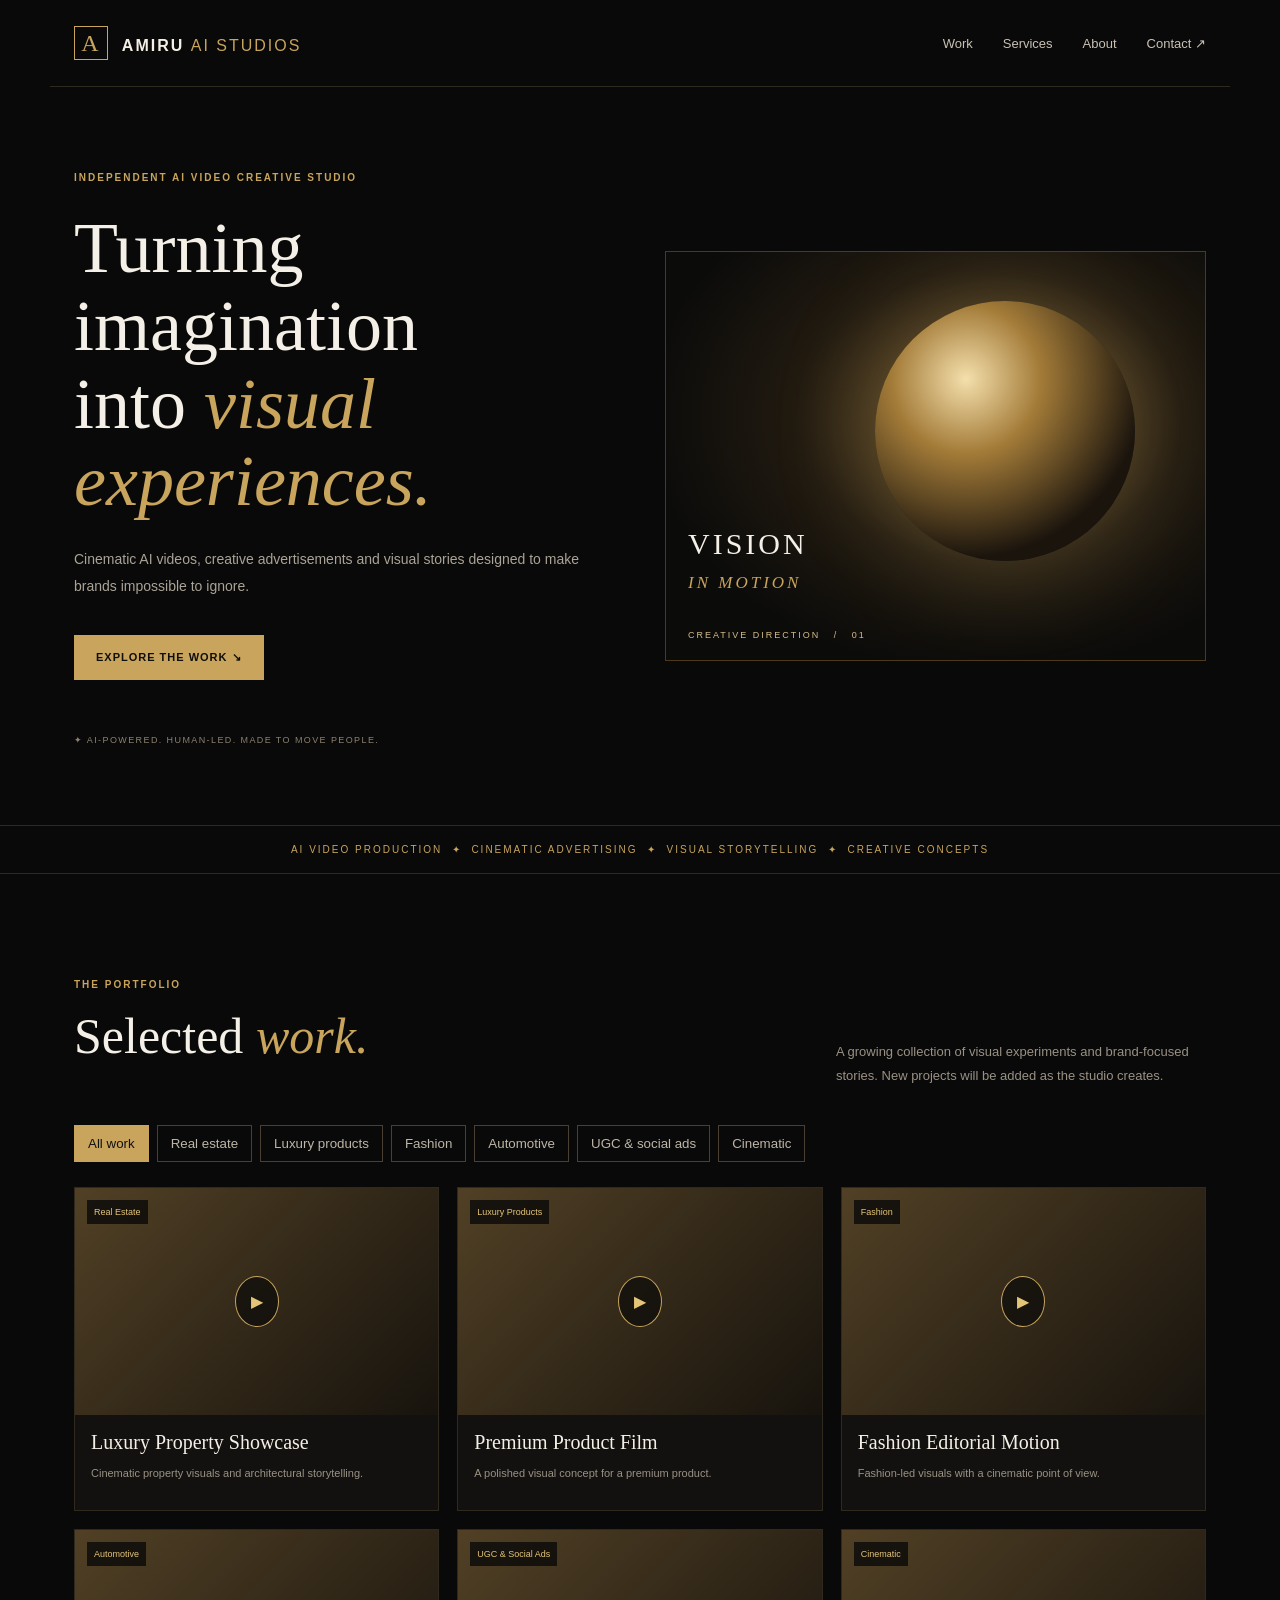
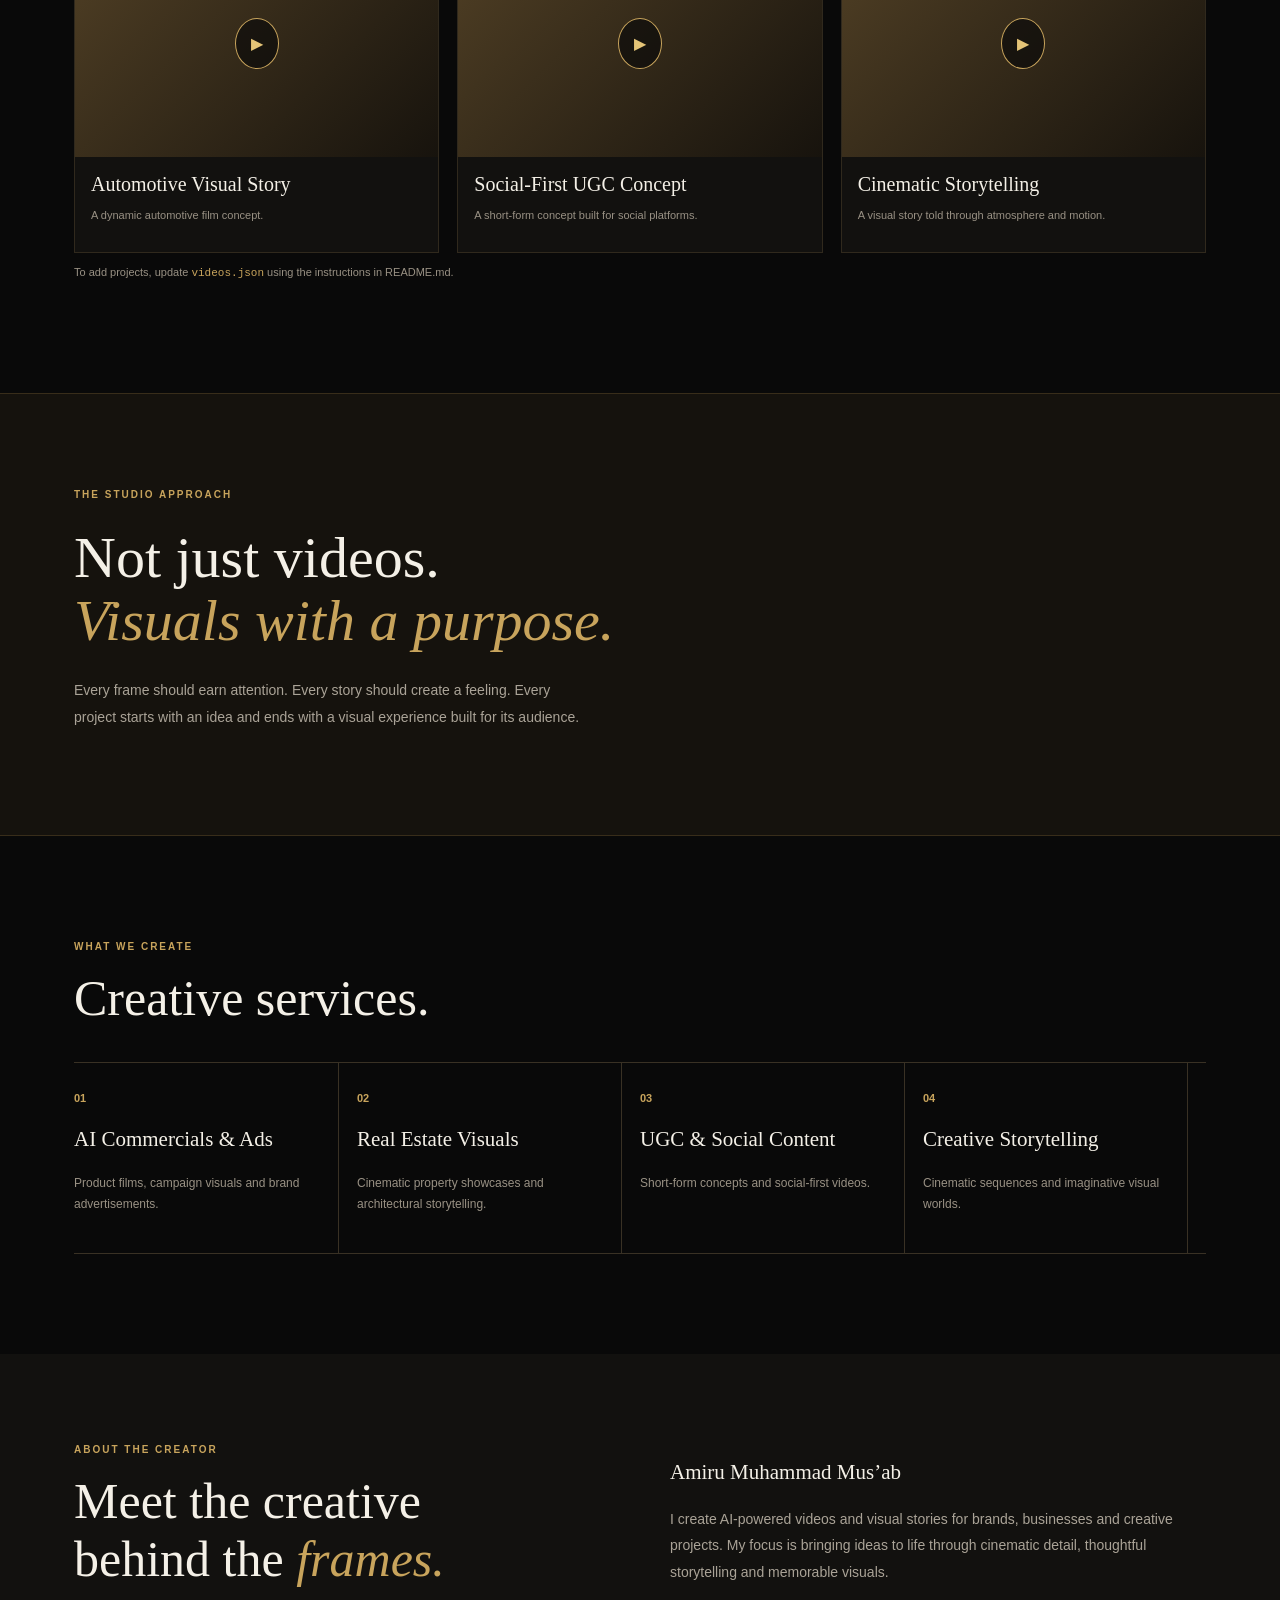
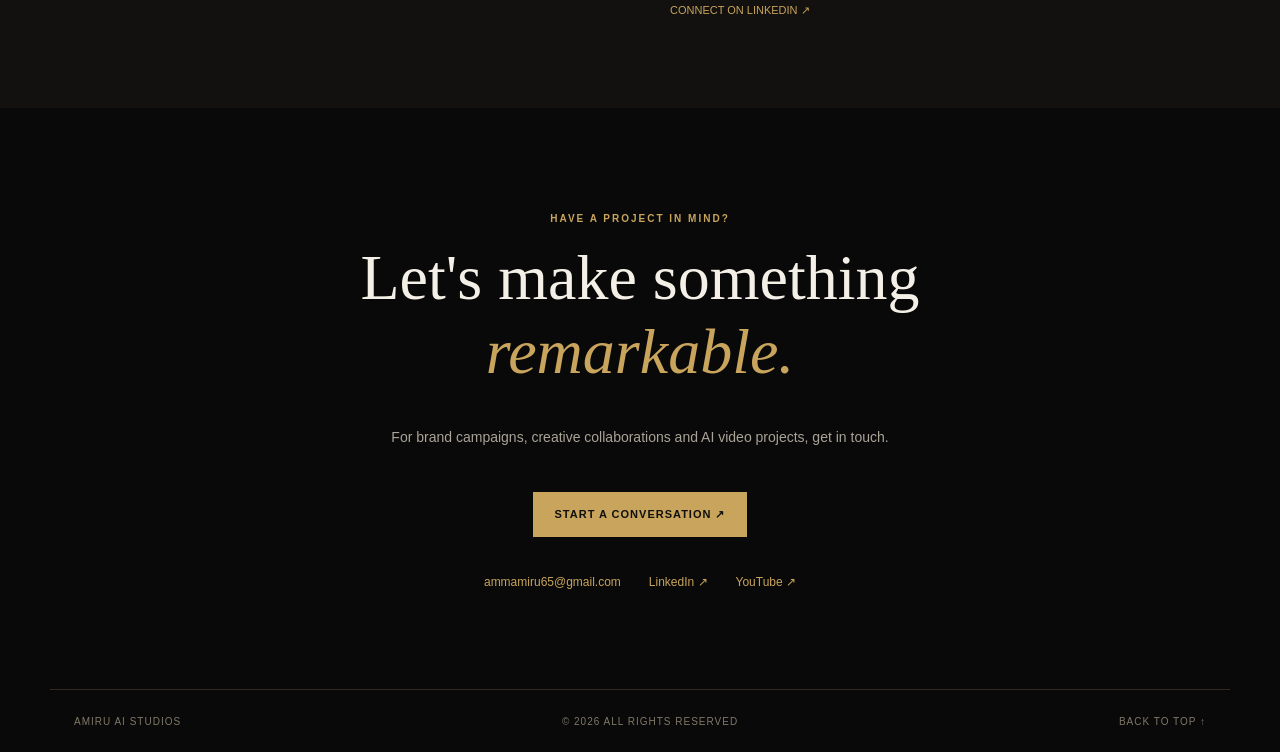
==== index.html @ 80daca38 "Add files via upload" ====
<!doctype html><html lang="en"><head><meta charset="utf-8"><meta name="viewport" content="width=device-width,initial-scale=1"><meta name="theme-color" content="#090909"><title>AMIRU AI STUDIOS</title><link rel="stylesheet" href="styles.css"></head><body>
<header><a class="logo" href="#"><b>A</b> AMIRU <i>AI STUDIOS</i></a><nav><a href="#work">Work</a><a href="#services">Services</a><a href="#about">About</a><a href="#contact">Contact ↗</a></nav></header>
<main><section class="hero"><div><small>INDEPENDENT AI VIDEO CREATIVE STUDIO</small><h1>Turning imagination<br>into <em>visual experiences.</em></h1><p>Cinematic AI videos, creative advertisements and visual stories designed to make brands impossible to ignore.</p><a class="btn" href="#work">EXPLORE THE WORK ↘</a><div class="note">✦ AI-POWERED. HUMAN-LED. MADE TO MOVE PEOPLE.</div></div><div class="art"><div class="goldorb"></div><label>CREATIVE DIRECTION&nbsp;&nbsp; / &nbsp;&nbsp;01</label><strong>VISION<br><i>IN MOTION</i></strong></div></section>
<div class="ticker">AI VIDEO PRODUCTION&nbsp; ✦ &nbsp;CINEMATIC ADVERTISING&nbsp; ✦ &nbsp;VISUAL STORYTELLING&nbsp; ✦ &nbsp;CREATIVE CONCEPTS</div>
<section id="work" class="section"><div class="heading"><div><small>THE PORTFOLIO</small><h2>Selected <em>work.</em></h2></div><p>A growing collection of visual experiments and brand-focused stories. New projects will be added as the studio creates.</p></div><div class="filters" id="filters"><button class="active" data-cat="All">All work</button><button data-cat="Real Estate">Real estate</button><button data-cat="Luxury Products">Luxury products</button><button data-cat="Fashion">Fashion</button><button data-cat="Automotive">Automotive</button><button data-cat="UGC & Social Ads">UGC & social ads</button><button data-cat="Cinematic">Cinematic</button></div><div class="grid" id="grid"></div><p class="hint">To add projects, update <code>videos.json</code> using the instructions in README.md.</p></section>
<section class="manifesto"><small>THE STUDIO APPROACH</small><h2>Not just videos.<br><em>Visuals with a purpose.</em></h2><p>Every frame should earn attention. Every story should create a feeling. Every project starts with an idea and ends with a visual experience built for its audience.</p></section>
<section id="services" class="section"><small>WHAT WE CREATE</small><h2>Creative services.</h2><div class="services"><article><b>01</b><h3>AI Commercials & Ads</h3><p>Product films, campaign visuals and brand advertisements.</p></article><article><b>02</b><h3>Real Estate Visuals</h3><p>Cinematic property showcases and architectural storytelling.</p></article><article><b>03</b><h3>UGC & Social Content</h3><p>Short-form concepts and social-first videos.</p></article><article><b>04</b><h3>Creative Storytelling</h3><p>Cinematic sequences and imaginative visual worlds.</p></article></div></section>
<section id="about" class="about"><div><small>ABOUT THE CREATOR</small><h2>Meet the creative<br>behind the <em>frames.</em></h2></div><div><h3>Amiru Muhammad Mus’ab</h3><p>I create AI-powered videos and visual stories for brands, businesses and creative projects. My focus is bringing ideas to life through cinematic detail, thoughtful storytelling and memorable visuals.</p><a href="https://www.linkedin.com/in/amiru-mus-ab-43a859402">CONNECT ON LINKEDIN ↗</a></div></section>
<section id="contact" class="contact"><small>HAVE A PROJECT IN MIND?</small><h2>Let's make something<br><em>remarkable.</em></h2><p>For brand campaigns, creative collaborations and AI video projects, get in touch.</p><a class="btn" href="mailto:ammamiru65@gmail.com?subject=Project%20Enquiry%20-%20AMIRU%20AI%20STUDIOS">START A CONVERSATION ↗</a><div class="links"><a href="mailto:ammamiru65@gmail.com">ammamiru65@gmail.com</a><a href="https://www.linkedin.com/in/amiru-mus-ab-43a859402">LinkedIn ↗</a><a href="https://youtube.com/@amiruamm">YouTube ↗</a></div></section></main><footer><span>AMIRU AI STUDIOS</span><span>© <span id="year"></span> ALL RIGHTS RESERVED</span><a href="#">BACK TO TOP ↑</a></footer>
<div id="modal" class="modal"><button id="close">×</button><div id="player"></div></div><script src="script.js"></script></body></html>
---- styles.css ----
*{box-sizing:border-box}html{scroll-behavior:smooth}body{margin:0;background:#090909;color:#f4f0e7;font-family:Arial,sans-serif}a{color:inherit;text-decoration:none}header,footer{max-width:1180px;margin:auto;padding:26px 24px;display:flex;align-items:center;justify-content:space-between;border-bottom:1px solid #30291d}.logo{font-weight:bold;letter-spacing:2px}.logo b{display:inline-grid;place-items:center;border:1px solid #c8a45c;color:#c8a45c;width:34px;height:34px;font:24px Georgia;margin-right:8px}.logo i{font-style:normal;color:#c8a45c;font-weight:normal}nav{display:flex;gap:30px;font-size:13px;color:#c8c1b4}.hero{max-width:1180px;margin:auto;min-height:590px;padding:80px 24px;display:grid;grid-template-columns:1fr 1fr;gap:50px;align-items:center}.hero small,small{color:#c8a45c;letter-spacing:2px;font-size:10px;font-weight:bold}.hero h1,h2{font:500 clamp(42px,6vw,72px)/1.08 Georgia;margin:25px 0}.hero em,h2 em{color:#c8a45c}.hero p,.about p,.contact p,.manifesto p{color:#aaa397;line-height:1.9;max-width:510px;font-size:14px}.btn{display:inline-block;background:#c8a45c;color:#100f0c;padding:16px 22px;font-size:11px;font-weight:bold;letter-spacing:1px;margin-top:22px}.note{margin-top:55px;color:#8c826f;font-size:9px;letter-spacing:1.4px}.art{height:410px;position:relative;overflow:hidden;border:1px solid #4c3a1d;background:radial-gradient(ellipse at 60% 40%,#66502a,#211a10 42%,#0b0b0a 75%)}.goldorb{position:absolute;width:260px;height:260px;border-radius:50%;right:13%;top:12%;background:radial-gradient(circle at 35% 30%,#f4dfac,#a37b38 30%,#1a140d 72%);box-shadow:0 0 100px #c8a45c55}.art label{position:absolute;bottom:20px;left:22px;color:#d6bd88;font-size:9px;letter-spacing:2px}.art strong{position:absolute;bottom:65px;left:22px;font:30px Georgia;letter-spacing:3px}.art strong i{font-size:17px;color:#c8a45c}.ticker{text-align:center;padding:18px;color:#c8a45c;border-block:1px solid #30291d;font-size:10px;letter-spacing:2px}.section{max-width:1180px;margin:auto;padding:100px 24px}.heading{display:flex;justify-content:space-between;align-items:end;gap:30px}.heading p{max-width:370px;color:#999184;font-size:13px;line-height:1.8}.section h2,.about h2,.contact h2{font:50px Georgia;margin:15px 0 35px}.filters{display:flex;gap:8px;flex-wrap:wrap;margin:25px 0}.filters button{background:none;border:1px solid #494033;color:#bdb5a7;padding:10px 13px;cursor:pointer}.filters button.active,.filters button:hover{background:#c8a45c;color:#111;border-color:#c8a45c}.grid{display:grid;grid-template-columns:repeat(3,1fr);gap:18px}.card{background:#12110f;border:1px solid #30291d;cursor:pointer}.thumb{aspect-ratio:16/10;background:linear-gradient(135deg,#514025,#17130d);display:grid;place-items:center;position:relative}.thumb img{width:100%;height:100%;object-fit:cover;position:absolute}.play{z-index:1;border:1px solid #c8a45c;border-radius:50%;padding:15px;color:#e4c477;background:#090909aa}.tag{position:absolute;top:12px;left:12px;color:#e4c477;background:#090909cc;padding:7px;font-size:9px}.info{padding:16px}.info h3{font:20px Georgia;margin:0 0 8px}.info p,.hint{font-size:11px;color:#999184;line-height:1.6}.manifesto{background:#15120d;border-block:1px solid #382d1a;padding:90px max(24px,calc((100% - 1132px)/2))}.manifesto h2{font-size:58px}.services{display:grid;grid-template-columns:repeat(4,1fr);border-block:1px solid #393124}.services article{padding:25px 18px 25px 0;border-right:1px solid #393124;margin-right:18px}.services b{color:#c8a45c;font-size:11px}.services h3,.about h3{font:21px Georgia}.services p{color:#999184;font-size:12px;line-height:1.8}.about{background:#12110f;padding:85px max(24px,calc((100% - 1132px)/2));display:grid;grid-template-columns:1fr 1fr;gap:60px}.about a{color:#c8a45c;font-size:11px}.contact{text-align:center;padding:100px 20px}.contact h2{font-size:64px}.contact p{margin:20px auto}.links{display:flex;justify-content:center;gap:28px;flex-wrap:wrap;margin-top:38px;color:#c8a45c;font-size:12px}footer{border-top:1px solid #30291d;border-bottom:0;color:#817969;font-size:10px;letter-spacing:1px}.modal{display:none;position:fixed;inset:0;background:#000e;z-index:9;align-items:center;justify-content:center;padding:25px}.modal.open{display:flex}#player{width:min(950px,100%);aspect-ratio:16/9}#player iframe,#player video{width:100%;height:100%;border:0}#close{position:absolute;right:25px;top:15px;background:none;border:0;color:white;font-size:40px;cursor:pointer}.hint code{color:#c8a45c}@media(max-width:750px){.hero{grid-template-columns:1fr;padding-top:60px}.art{height:320px}.heading,.about{display:block}.grid{grid-template-columns:repeat(2,1fr)}.services{grid-template-columns:repeat(2,1fr)}.services article:nth-child(2){border-right:0}.about>div+div{margin-top:30px}}@media(max-width:520px){header nav{gap:12px;font-size:10px}.hero h1{font-size:44px}.grid,.services{grid-template-columns:1fr}.services article{border-right:0;border-bottom:1px solid #393124;margin:0}.contact h2{font-size:46px}footer{gap:15px;flex-wrap:wrap}}
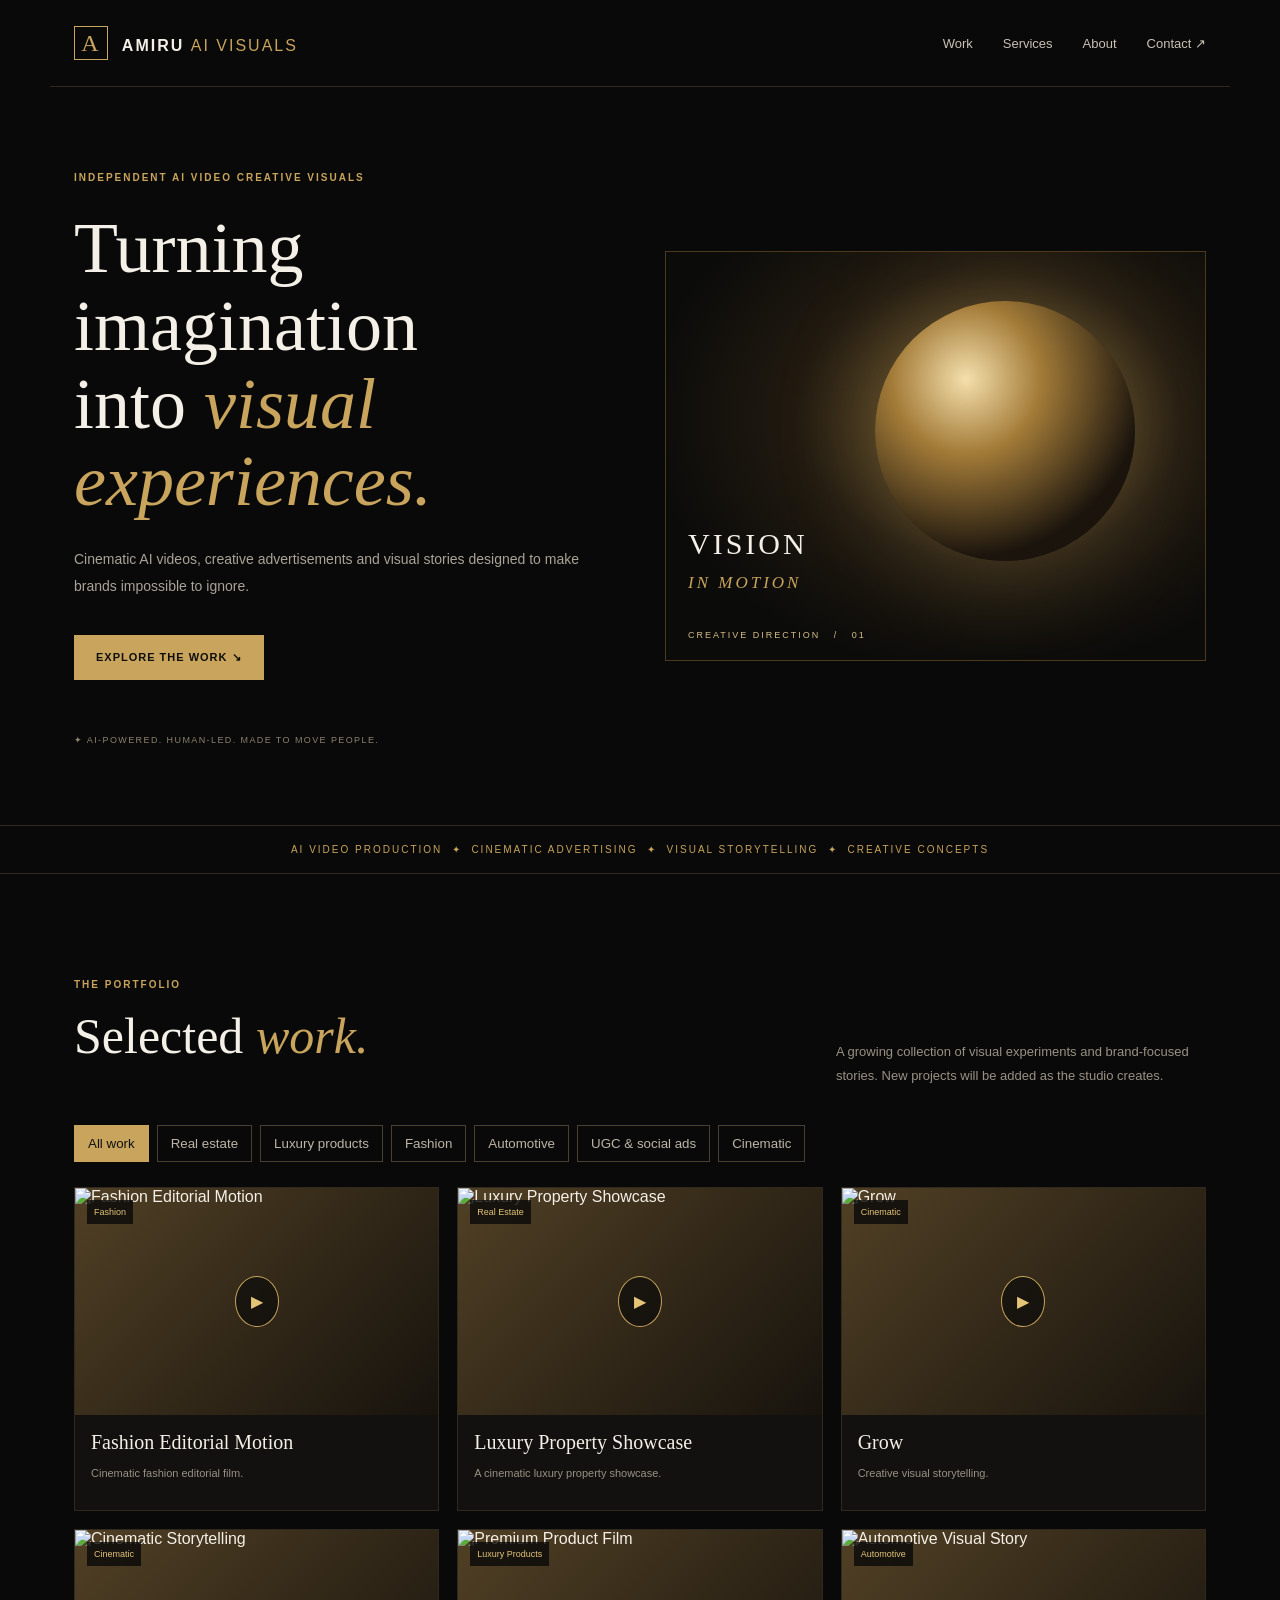
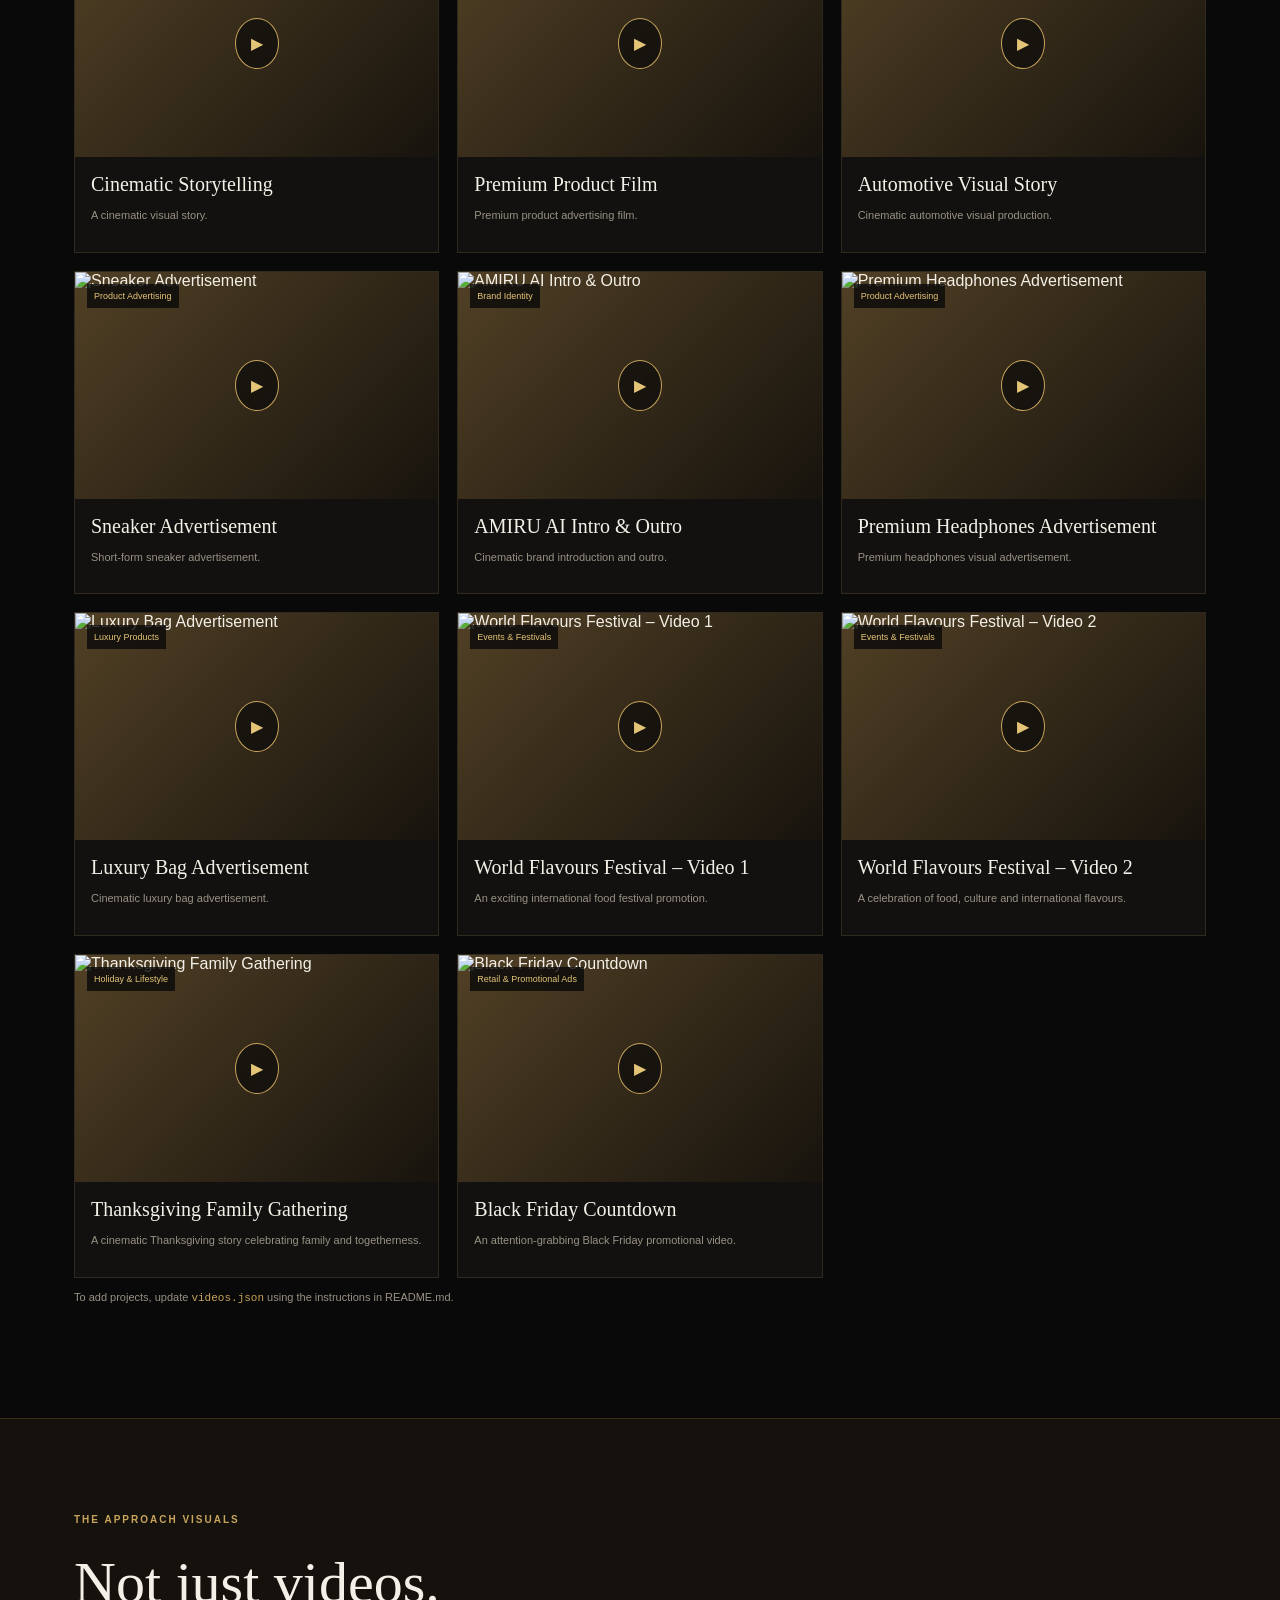
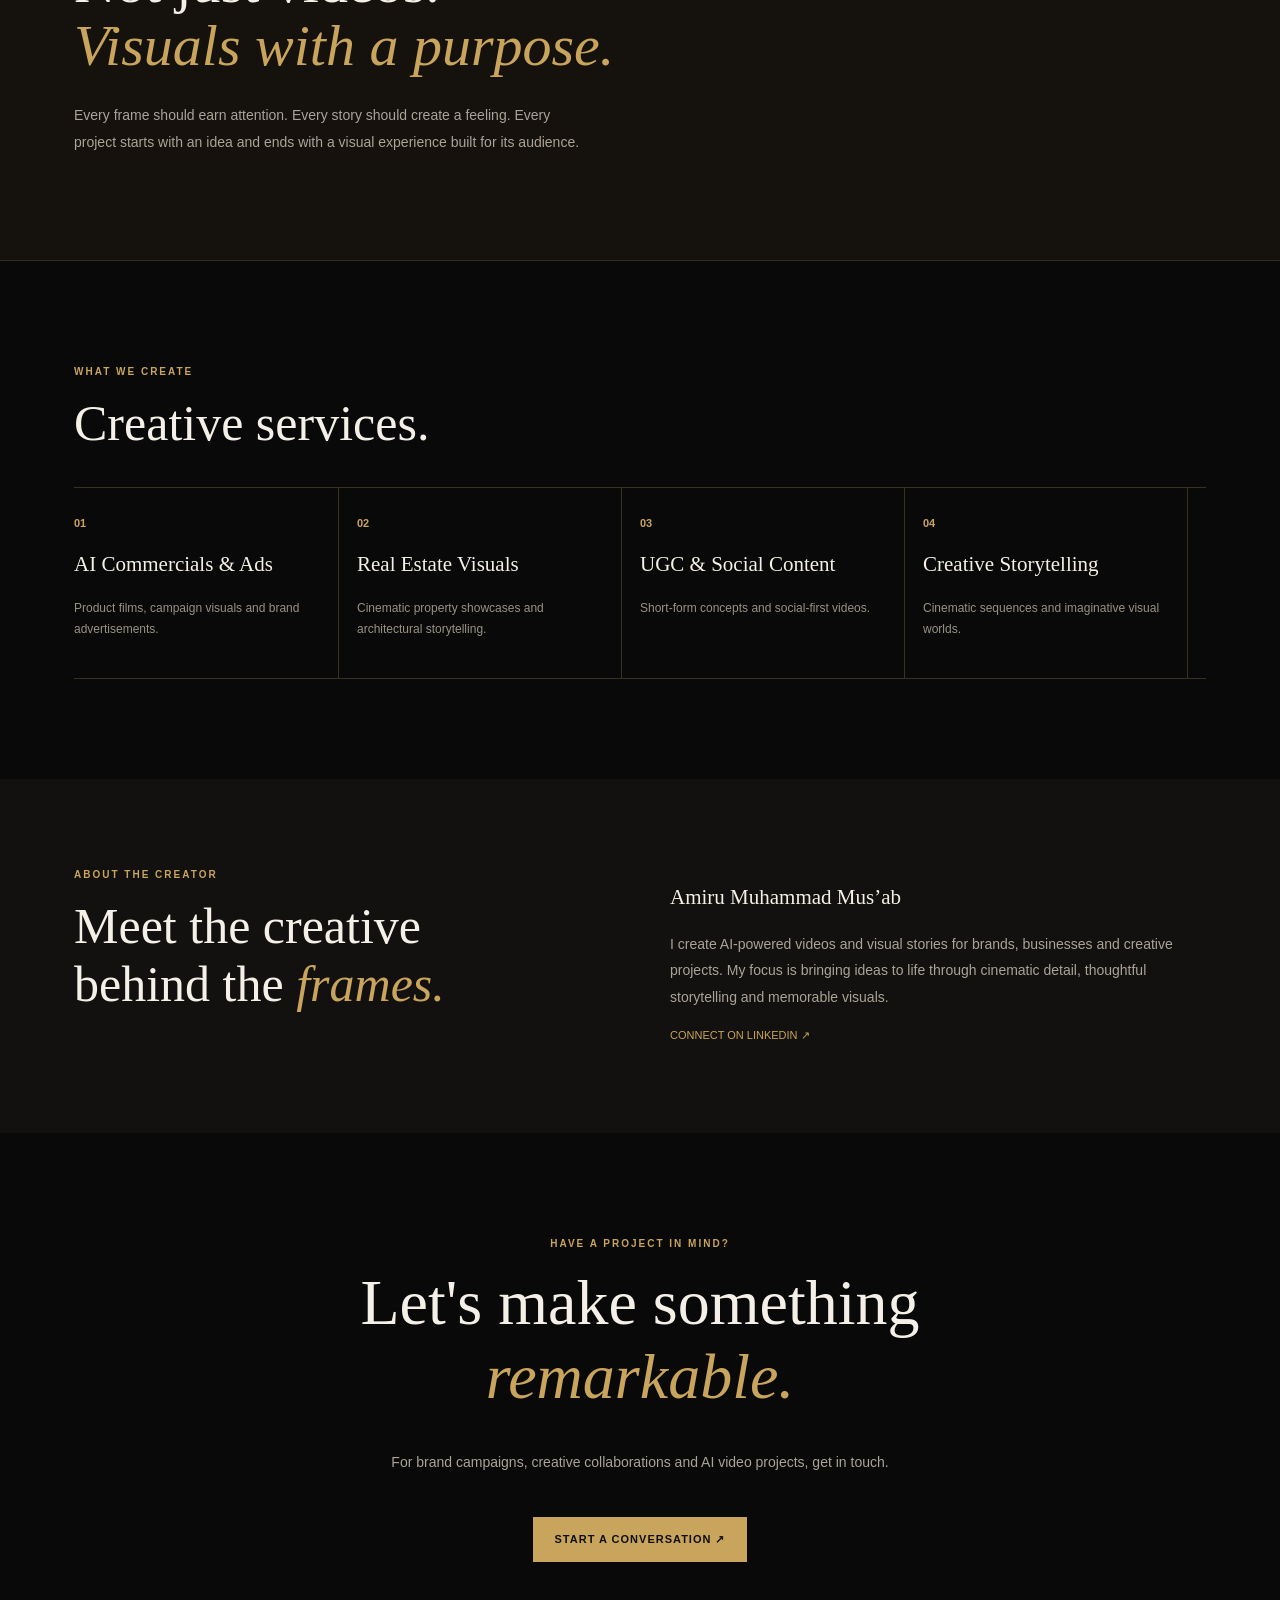
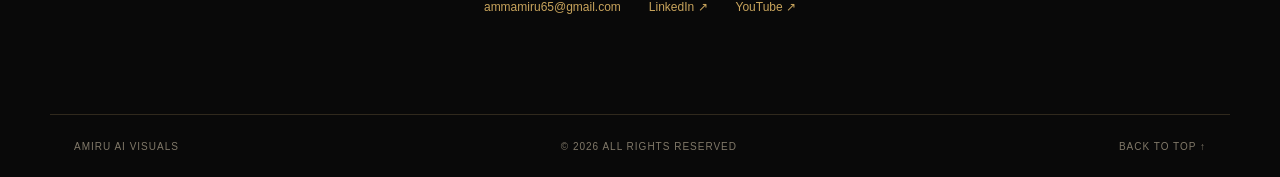
==== commit 3b600275: "Update index.html" ====
--- a/index.html
+++ b/index.html
@@ -1,10 +1,10 @@
-<!doctype html><html lang="en"><head><meta charset="utf-8"><meta name="viewport" content="width=device-width,initial-scale=1"><meta name="theme-color" content="#090909"><title>AMIRU AI STUDIOS</title><link rel="stylesheet" href="styles.css"></head><body>
-<header><a class="logo" href="#"><b>A</b> AMIRU <i>AI STUDIOS</i></a><nav><a href="#work">Work</a><a href="#services">Services</a><a href="#about">About</a><a href="#contact">Contact ↗</a></nav></header>
-<main><section class="hero"><div><small>INDEPENDENT AI VIDEO CREATIVE STUDIO</small><h1>Turning imagination<br>into <em>visual experiences.</em></h1><p>Cinematic AI videos, creative advertisements and visual stories designed to make brands impossible to ignore.</p><a class="btn" href="#work">EXPLORE THE WORK ↘</a><div class="note">✦ AI-POWERED. HUMAN-LED. MADE TO MOVE PEOPLE.</div></div><div class="art"><div class="goldorb"></div><label>CREATIVE DIRECTION&nbsp;&nbsp; / &nbsp;&nbsp;01</label><strong>VISION<br><i>IN MOTION</i></strong></div></section>
+<!doctype html><html lang="en"><head><meta charset="utf-8"><meta name="viewport" content="width=device-width,initial-scale=1"><meta name="theme-color" content="#090909"><title>AMIRU AI VISUALS</title><link rel="stylesheet" href="styles.css"></head><body>
+<header><a class="logo" href="#"><b>A</b> AMIRU <i>AI VISUALS</i></a><nav><a href="#work">Work</a><a href="#services">Services</a><a href="#about">About</a><a href="#contact">Contact ↗</a></nav></header>
+<main><section class="hero"><div><small>INDEPENDENT AI VIDEO CREATIVE VISUALS</small><h1>Turning imagination<br>into <em>visual experiences.</em></h1><p>Cinematic AI videos, creative advertisements and visual stories designed to make brands impossible to ignore.</p><a class="btn" href="#work">EXPLORE THE WORK ↘</a><div class="note">✦ AI-POWERED. HUMAN-LED. MADE TO MOVE PEOPLE.</div></div><div class="art"><div class="goldorb"></div><label>CREATIVE DIRECTION&nbsp;&nbsp; / &nbsp;&nbsp;01</label><strong>VISION<br><i>IN MOTION</i></strong></div></section>
 <div class="ticker">AI VIDEO PRODUCTION&nbsp; ✦ &nbsp;CINEMATIC ADVERTISING&nbsp; ✦ &nbsp;VISUAL STORYTELLING&nbsp; ✦ &nbsp;CREATIVE CONCEPTS</div>
 <section id="work" class="section"><div class="heading"><div><small>THE PORTFOLIO</small><h2>Selected <em>work.</em></h2></div><p>A growing collection of visual experiments and brand-focused stories. New projects will be added as the studio creates.</p></div><div class="filters" id="filters"><button class="active" data-cat="All">All work</button><button data-cat="Real Estate">Real estate</button><button data-cat="Luxury Products">Luxury products</button><button data-cat="Fashion">Fashion</button><button data-cat="Automotive">Automotive</button><button data-cat="UGC & Social Ads">UGC & social ads</button><button data-cat="Cinematic">Cinematic</button></div><div class="grid" id="grid"></div><p class="hint">To add projects, update <code>videos.json</code> using the instructions in README.md.</p></section>
-<section class="manifesto"><small>THE STUDIO APPROACH</small><h2>Not just videos.<br><em>Visuals with a purpose.</em></h2><p>Every frame should earn attention. Every story should create a feeling. Every project starts with an idea and ends with a visual experience built for its audience.</p></section>
+<section class="manifesto"><small>THE APPROACH VISUALS</small><h2>Not just videos.<br><em>Visuals with a purpose.</em></h2><p>Every frame should earn attention. Every story should create a feeling. Every project starts with an idea and ends with a visual experience built for its audience.</p></section>
 <section id="services" class="section"><small>WHAT WE CREATE</small><h2>Creative services.</h2><div class="services"><article><b>01</b><h3>AI Commercials & Ads</h3><p>Product films, campaign visuals and brand advertisements.</p></article><article><b>02</b><h3>Real Estate Visuals</h3><p>Cinematic property showcases and architectural storytelling.</p></article><article><b>03</b><h3>UGC & Social Content</h3><p>Short-form concepts and social-first videos.</p></article><article><b>04</b><h3>Creative Storytelling</h3><p>Cinematic sequences and imaginative visual worlds.</p></article></div></section>
 <section id="about" class="about"><div><small>ABOUT THE CREATOR</small><h2>Meet the creative<br>behind the <em>frames.</em></h2></div><div><h3>Amiru Muhammad Mus’ab</h3><p>I create AI-powered videos and visual stories for brands, businesses and creative projects. My focus is bringing ideas to life through cinematic detail, thoughtful storytelling and memorable visuals.</p><a href="https://www.linkedin.com/in/amiru-mus-ab-43a859402">CONNECT ON LINKEDIN ↗</a></div></section>
-<section id="contact" class="contact"><small>HAVE A PROJECT IN MIND?</small><h2>Let's make something<br><em>remarkable.</em></h2><p>For brand campaigns, creative collaborations and AI video projects, get in touch.</p><a class="btn" href="mailto:ammamiru65@gmail.com?subject=Project%20Enquiry%20-%20AMIRU%20AI%20STUDIOS">START A CONVERSATION ↗</a><div class="links"><a href="mailto:ammamiru65@gmail.com">ammamiru65@gmail.com</a><a href="https://www.linkedin.com/in/amiru-mus-ab-43a859402">LinkedIn ↗</a><a href="https://youtube.com/@amiruamm">YouTube ↗</a></div></section></main><footer><span>AMIRU AI STUDIOS</span><span>© <span id="year"></span> ALL RIGHTS RESERVED</span><a href="#">BACK TO TOP ↑</a></footer>
-<div id="modal" class="modal"><button id="close">×</button><div id="player"></div></div><script src="script.js"></script></body></html>+<section id="contact" class="contact"><small>HAVE A PROJECT IN MIND?</small><h2>Let's make something<br><em>remarkable.</em></h2><p>For brand campaigns, creative collaborations and AI video projects, get in touch.</p><a class="btn" href="mailto:ammamiru65@gmail.com?subject=Project%20Enquiry%20-%20AMIRU%20AI%20STUDIOS">START A CONVERSATION ↗</a><div class="links"><a href="mailto:ammamiru65@gmail.com">ammamiru65@gmail.com</a><a href="https://www.linkedin.com/in/amiru-mus-ab-43a859402">LinkedIn ↗</a><a href="https://youtube.com/@amiruamm">YouTube ↗</a></div></section></main><footer><span>AMIRU AI VISUALS</span><span>© <span id="year"></span> ALL RIGHTS RESERVED</span><a href="#">BACK TO TOP ↑</a></footer>
+<div id="modal" class="modal"><button id="close">×</button><div id="player"></div></div><script src="script.js"></script></body></html>
